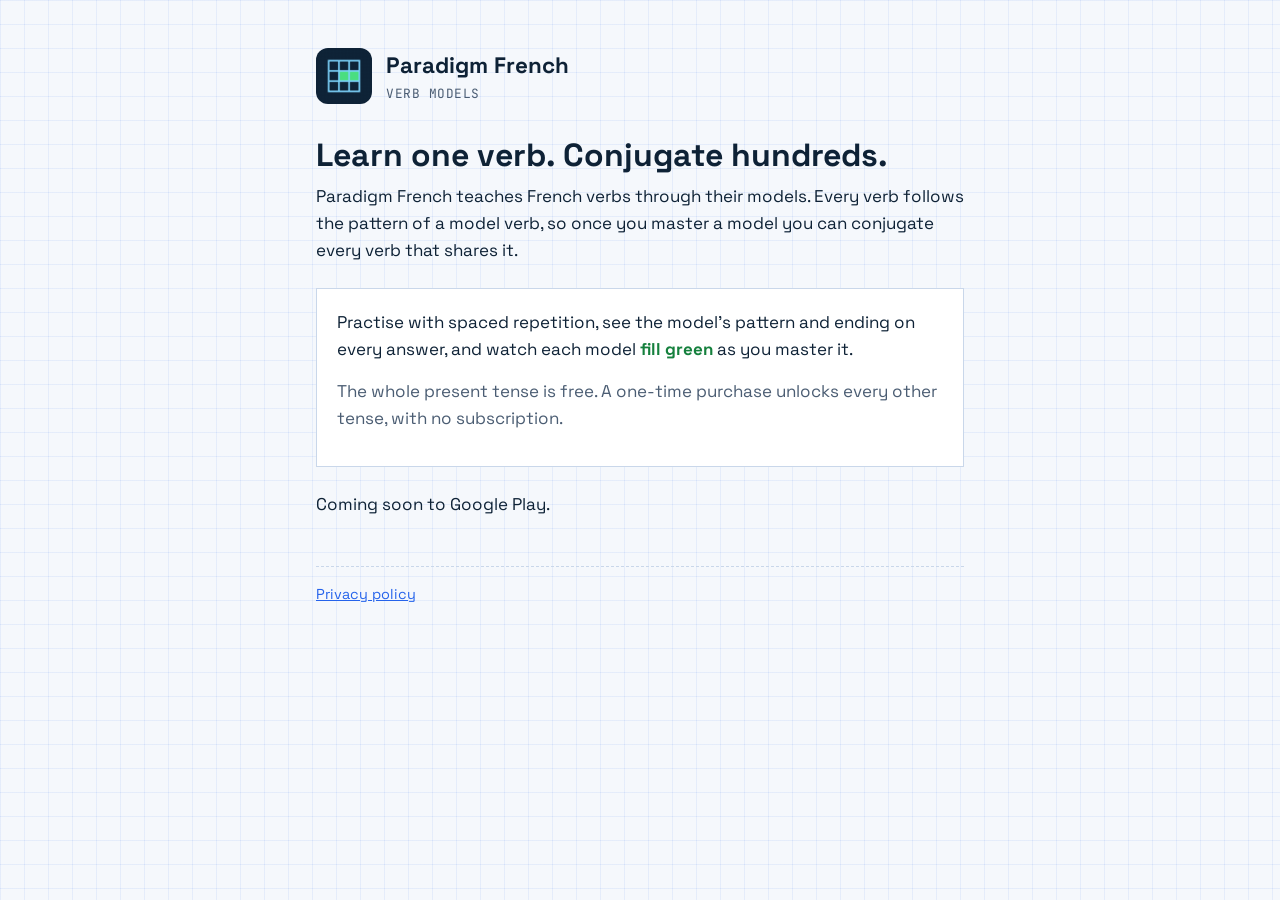
==== index.html @ 19b9351c "Add the Paradigm French home page and privacy policy Plain HTML and CSS for GitHub Pages, in the app" ====
<!doctype html>
<html lang="en-GB">
<head>
<meta charset="utf-8">
<meta name="viewport" content="width=device-width, initial-scale=1">
<title>Paradigm French</title>
<meta name="description" content="Paradigm French teaches French verbs through their models: learn one pattern and you can conjugate every verb that follows it.">
<link rel="icon" href="icon.png">
<link rel="preconnect" href="https://fonts.googleapis.com">
<link href="https://fonts.googleapis.com/css2?family=JetBrains+Mono:wght@400&family=Space+Grotesk:wght@400;700&display=swap" rel="stylesheet">
<link rel="stylesheet" href="style.css">
</head>
<body>
<main>
  <header>
    <img src="icon.png" alt="">
    <div><div class="brand">Paradigm French</div><div class="tag">Verb models</div></div>
  </header>

  <h1>Learn one verb. Conjugate hundreds.</h1>
  <p>Paradigm French teaches French verbs through their models. Every verb follows the pattern of a model verb, so once you master a model you can conjugate every verb that shares it.</p>

  <div class="card">
    <p>Practise with spaced repetition, see the model's pattern and ending on every answer, and watch each model <strong>fill green</strong> as you master it.</p>
    <p class="muted">The whole present tense is free. A one-time purchase unlocks every other tense, with no subscription.</p>
  </div>

  <p>Coming soon to Google Play.</p>

  <footer><a href="privacy.html">Privacy policy</a></footer>
</main>
</body>
</html>
---- style.css ----
:root {
  --bg: #F5F8FC; --grid: rgba(37, 99, 235, .08); --ink: #0E2236; --muted: #4B5D73;
  --line: #2563EB; --green: #15803D; --card: #FFFFFF; --border: #C9D7EA;
}
@media (prefers-color-scheme: dark) {
  :root {
    --bg: #0E2236; --grid: rgba(125, 211, 252, .07); --ink: #E6F0FA; --muted: #9DB2C8;
    --line: #7DD3FC; --green: #4ADE80; --card: #13304A; --border: #2A4A68;
  }
}
* { box-sizing: border-box; }
body {
  margin: 0; color: var(--ink); background-color: var(--bg);
  background-image: linear-gradient(var(--grid) 1px, transparent 1px), linear-gradient(90deg, var(--grid) 1px, transparent 1px);
  background-size: 24px 24px;
  font: 17px/1.6 "Space Grotesk", system-ui, -apple-system, "Segoe UI", sans-serif;
}
main { max-width: 680px; margin: 0 auto; padding: 48px 16px 64px; }
header { display: flex; align-items: center; gap: 14px; margin-bottom: 32px; }
header img { width: 56px; height: 56px; border-radius: 12px; }
header a { color: inherit; text-decoration: none; }
.brand { font-weight: 700; font-size: 1.4rem; }
.tag { font-family: "JetBrains Mono", ui-monospace, monospace; font-size: .8rem; color: var(--muted); letter-spacing: .04em; text-transform: uppercase; }
h1 { font-size: 2rem; line-height: 1.2; margin: 0 0 8px; }
h2 { font-size: 1.15rem; margin: 28px 0 4px; }
p { margin: 0 0 14px; }
.muted { color: var(--muted); }
a { color: var(--line); }
.card { background: var(--card); border: 1px solid var(--border); padding: 20px; margin: 24px 0; }
.card strong { color: var(--green); }
footer { margin-top: 48px; padding-top: 16px; border-top: 1px dashed var(--border); font-size: .9rem; color: var(--muted); }
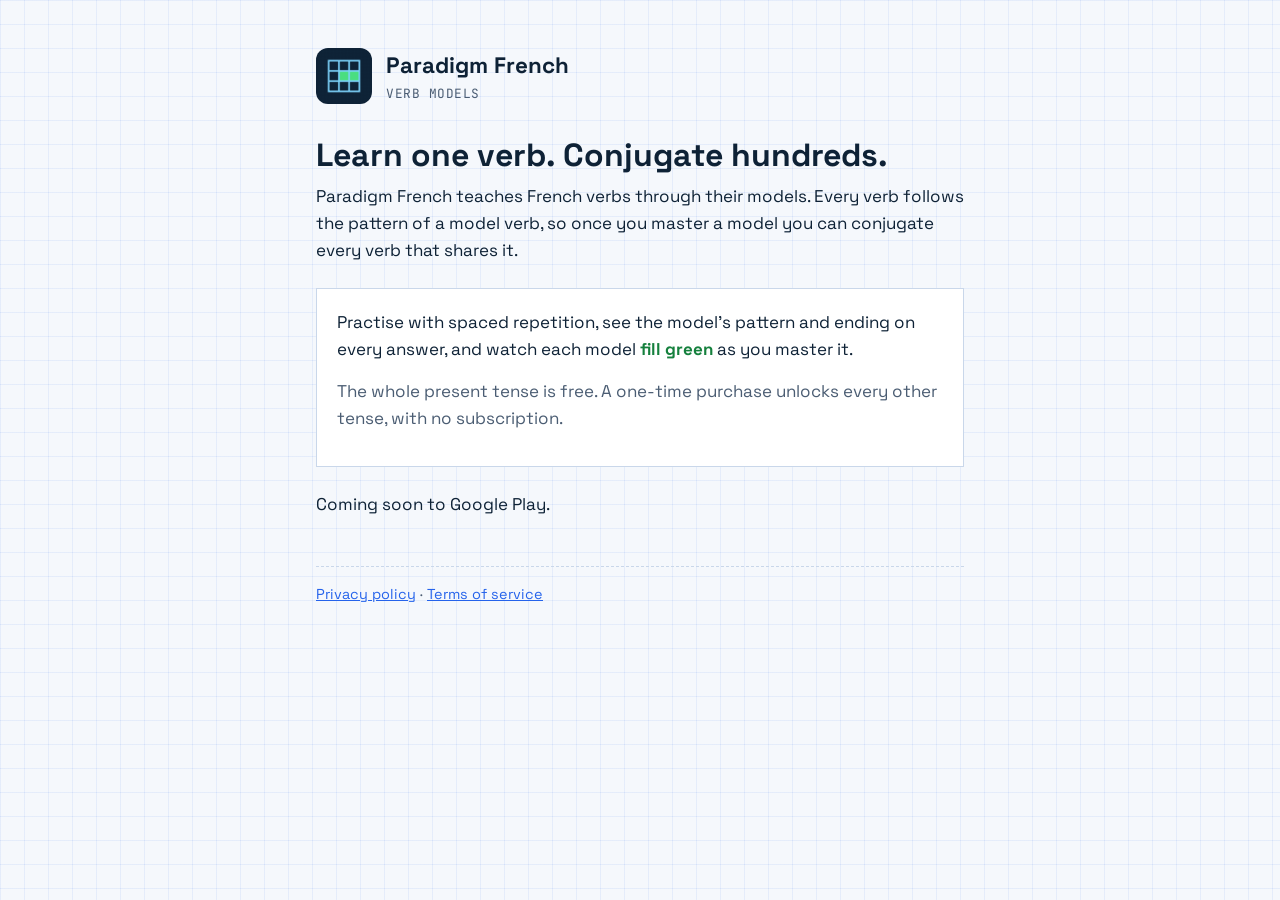
==== commit 72782119: "Add terms of service Play Console asks traders for a terms of service link. Covers the licence, the " ====
--- a/index.html
+++ b/index.html
@@ -27,7 +27,7 @@
 
   <p>Coming soon to Google Play.</p>
 
-  <footer><a href="privacy.html">Privacy policy</a></footer>
+  <footer><a href="privacy.html">Privacy policy</a> · <a href="terms.html">Terms of service</a></footer>
 </main>
 </body>
 </html>
